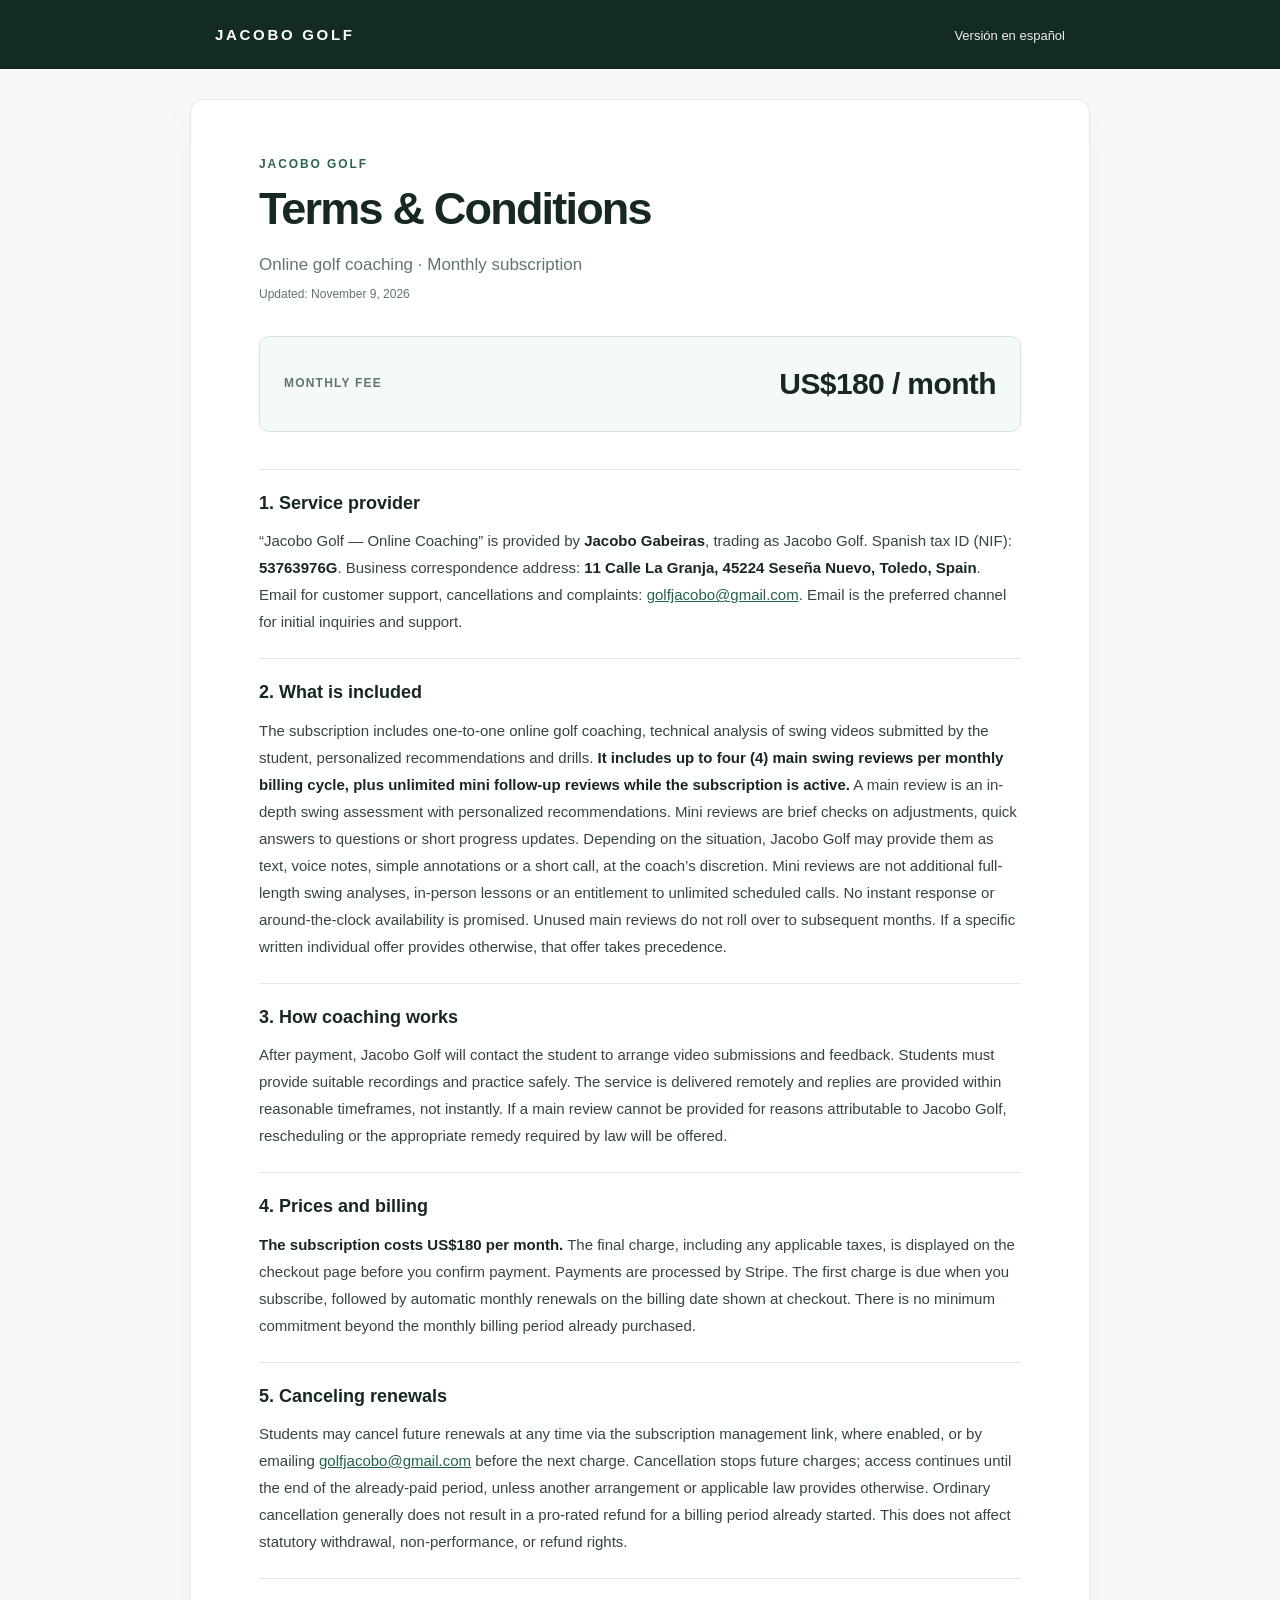
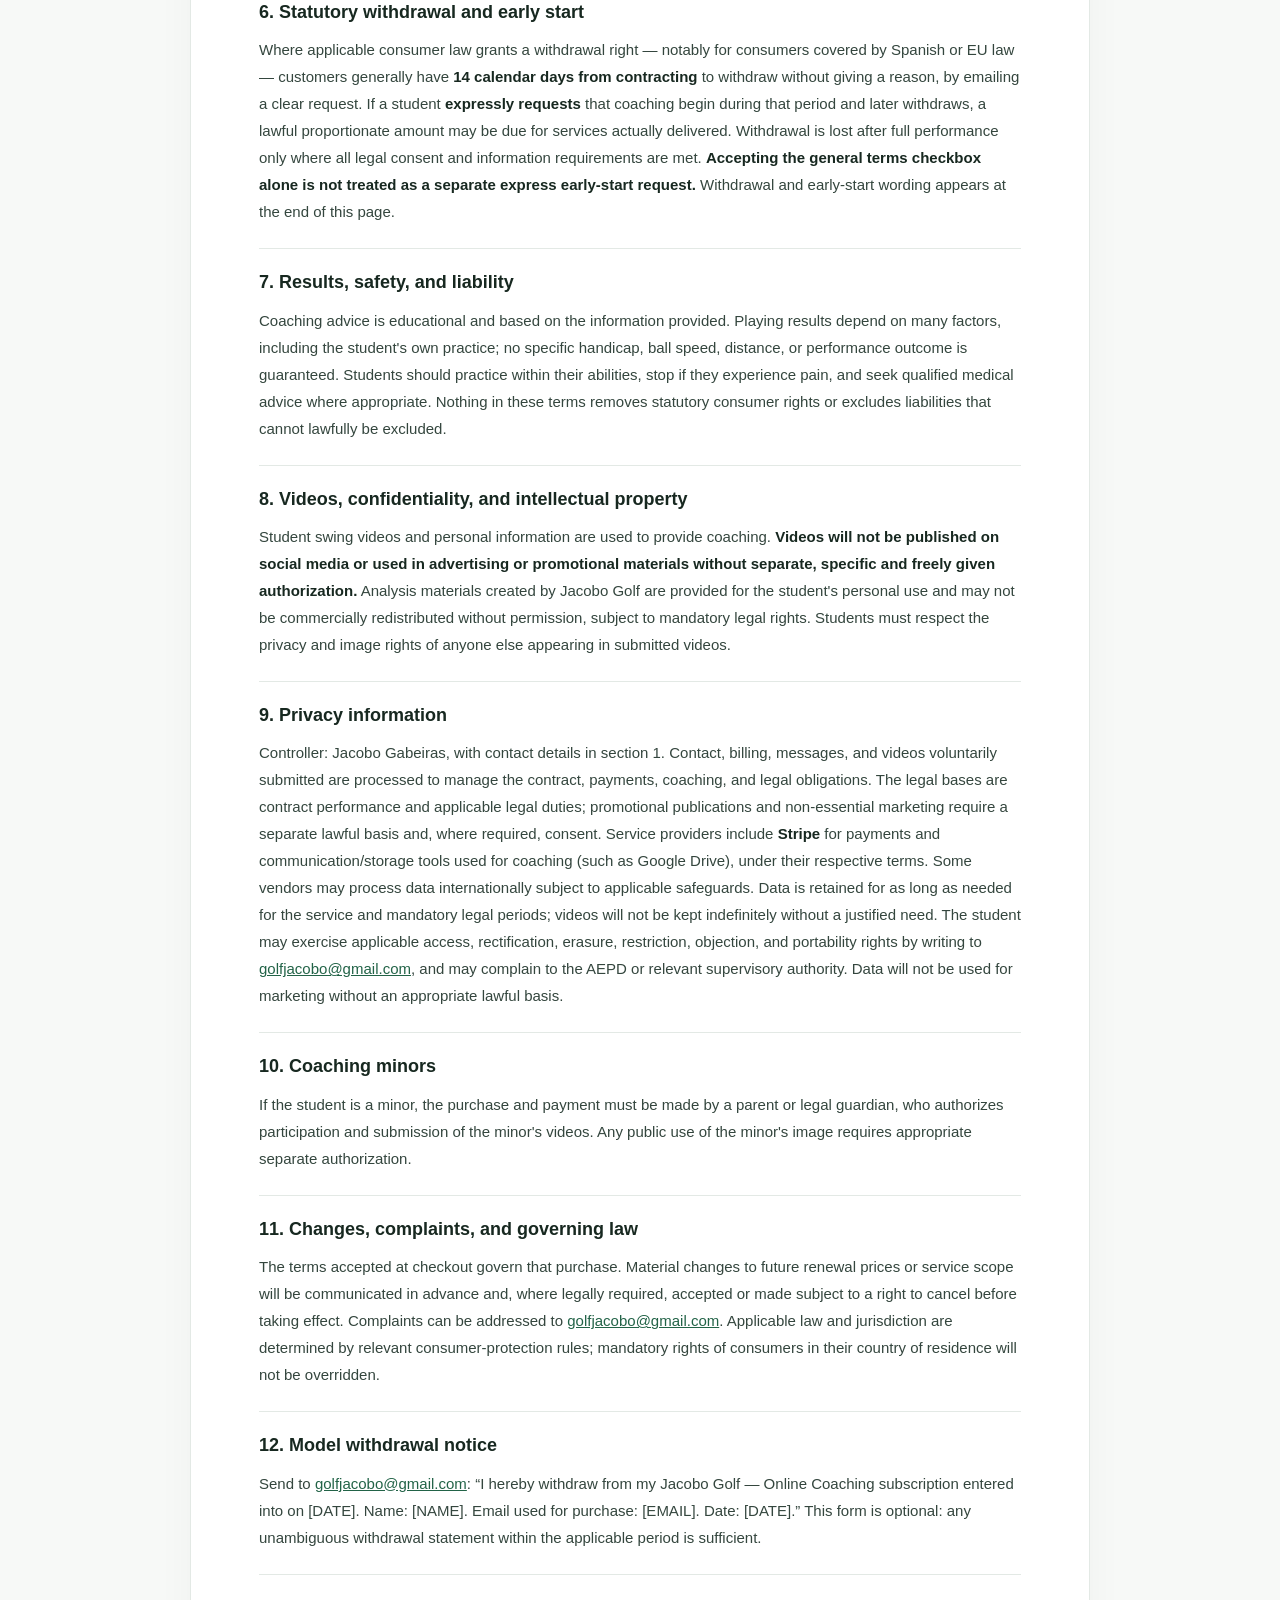
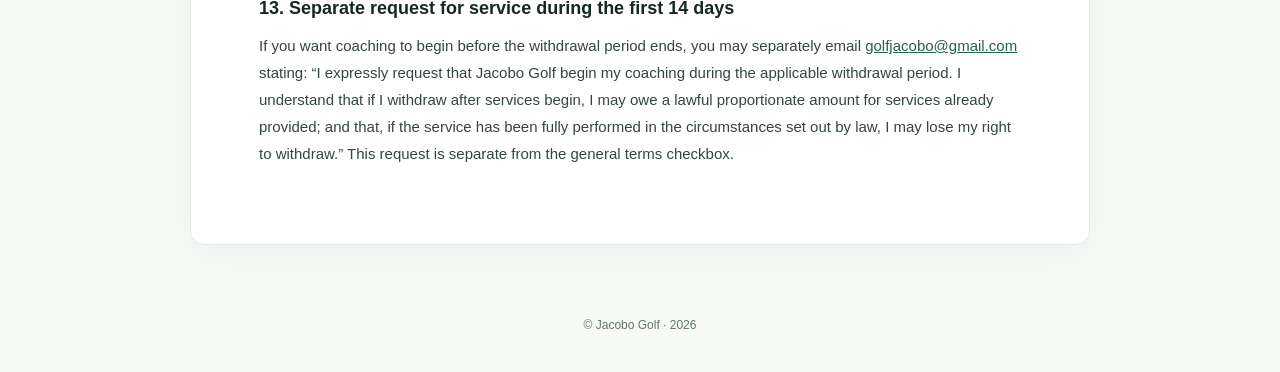
==== terms-en.html @ b1450593 "Add files via upload" ====
<!doctype html>
<html lang="en">
<head><meta charset="utf-8"/><meta content="width=device-width, initial-scale=1" name="viewport"/><meta content="Terms for the Jacobo Golf online coaching subscription at US$180 per month." name="description"/><title>Terms &amp; Conditions | Jacobo Golf</title><style>
:root{color-scheme:light;--ink:#172820;--text:#34463e;--muted:#60766c;--line:#e3e9e5;--pale:#f7f9f7;--accent:#2d6551}
*{box-sizing:border-box}body{margin:0;background:var(--pale);color:var(--text);font:15px/1.8 -apple-system,BlinkMacSystemFont,"Segoe UI",Arial,sans-serif}
header{background:#142b22;color:white}header>div{max-width:900px;margin:auto;display:flex;align-items:center;justify-content:space-between;padding:21px 25px}
.brand{font-size:15px;font-weight:800;letter-spacing:.18em}.nav a{color:white;text-decoration:none;font-size:13px;margin-left:22px;opacity:.92}
main{max-width:900px;margin:30px auto 70px;background:white;border:1px solid var(--line);border-radius:14px;padding:54px 68px;box-shadow:0 12px 40px #12281c09}
.eyebrow{text-transform:uppercase;letter-spacing:.16em;color:var(--accent);font-size:12px;font-weight:750;margin:0 0 7px}
h1{font-size:clamp(29px,5vw,45px);letter-spacing:-.04em;line-height:1.16;margin:0;color:var(--ink)}
.subtitle{color:var(--muted);font-size:17px;margin:15px 0 4px}.date{color:var(--muted);font-size:12px;margin:0 0 30px}
.price{border:1px solid #d6e4d9;border-radius:10px;padding:20px 24px;background:#f5faf6;display:flex;align-items:center;justify-content:space-between;gap:20px;margin:29px 0 37px}
.price span{font-size:12px;letter-spacing:.1em;text-transform:uppercase;color:var(--muted);font-weight:700}.price strong{font-size:30px;color:var(--ink);white-space:nowrap;letter-spacing:-.02em}
article{padding:22px 0 9px;border-top:1px solid var(--line)}h2{font-size:18px;line-height:1.3;color:var(--ink);margin:0 0 12px}
p{margin:0 0 14px}strong{color:var(--ink)}a{color:#226347}footer{text-align:center;font-size:12px;color:var(--muted);padding:0 16px 35px}
@media(max-width:720px){main{padding:32px 22px;margin:15px 12px 35px}.price{align-items:flex-start;flex-direction:column;gap:5px}.nav a{margin-left:10px}}
@media print{body{background:#fff}header{display:none}main{border:0;box-shadow:none;max-width:none;margin:0;padding:20px 32px}}
</style></head>
<body><header><div><div class="brand">JACOBO GOLF</div><div class="nav"><a href="terms-es.html">Versión en español</a></div></div></header><main><p class="eyebrow">JACOBO GOLF</p><h1>Terms &amp; Conditions</h1><p class="subtitle">Online golf coaching · Monthly subscription</p><p class="date">Updated: November 9, 2026</p><div class="price"><span>Monthly fee</span><strong>US$180 / month</strong></div><article id="section-1"><h2>1. Service provider</h2><p>“Jacobo Golf — Online Coaching” is provided by <strong>Jacobo Gabeiras</strong>, trading as Jacobo Golf. Spanish tax ID (NIF): <strong>53763976G</strong>. Business correspondence address: <strong>11 Calle La Granja, 45224 Seseña Nuevo, Toledo, Spain</strong>. Email for customer support, cancellations and complaints: <a href="mailto:golfjacobo@gmail.com">golfjacobo@gmail.com</a>. Email is the preferred channel for initial inquiries and support.</p></article>
<article id="section-2"><h2>2. What is included</h2><p>The subscription includes one-to-one online golf coaching, technical analysis of swing videos submitted by the student, personalized recommendations and drills. <strong>It includes up to four (4) main swing reviews per monthly billing cycle, plus unlimited mini follow-up reviews while the subscription is active.</strong> A main review is an in-depth swing assessment with personalized recommendations. Mini reviews are brief checks on adjustments, quick answers to questions or short progress updates. Depending on the situation, Jacobo Golf may provide them as text, voice notes, simple annotations or a short call, at the coach’s discretion. Mini reviews are not additional full-length swing analyses, in-person lessons or an entitlement to unlimited scheduled calls. No instant response or around-the-clock availability is promised. Unused main reviews do not roll over to subsequent months. If a specific written individual offer provides otherwise, that offer takes precedence.</p></article>
<article id="section-3"><h2>3. How coaching works</h2><p>After payment, Jacobo Golf will contact the student to arrange video submissions and feedback. Students must provide suitable recordings and practice safely. The service is delivered remotely and replies are provided within reasonable timeframes, not instantly. If a main review cannot be provided for reasons attributable to Jacobo Golf, rescheduling or the appropriate remedy required by law will be offered.</p></article>
<article id="section-4"><h2>4. Prices and billing</h2><p><strong>The subscription costs US$180 per month.</strong> The final charge, including any applicable taxes, is displayed on the checkout page before you confirm payment. Payments are processed by Stripe. The first charge is due when you subscribe, followed by automatic monthly renewals on the billing date shown at checkout. There is no minimum commitment beyond the monthly billing period already purchased.</p></article>
<article id="section-5"><h2>5. Canceling renewals</h2><p>Students may cancel future renewals at any time via the subscription management link, where enabled, or by emailing <a href="mailto:golfjacobo@gmail.com">golfjacobo@gmail.com</a> before the next charge. Cancellation stops future charges; access continues until the end of the already-paid period, unless another arrangement or applicable law provides otherwise. Ordinary cancellation generally does not result in a pro-rated refund for a billing period already started. This does not affect statutory withdrawal, non-performance, or refund rights.</p></article>
<article id="section-6"><h2>6. Statutory withdrawal and early start</h2><p>Where applicable consumer law grants a withdrawal right — notably for consumers covered by Spanish or EU law — customers generally have <strong>14 calendar days from contracting</strong> to withdraw without giving a reason, by emailing a clear request. If a student <strong>expressly requests</strong> that coaching begin during that period and later withdraws, a lawful proportionate amount may be due for services actually delivered. Withdrawal is lost after full performance only where all legal consent and information requirements are met. <strong>Accepting the general terms checkbox alone is not treated as a separate express early-start request.</strong> Withdrawal and early-start wording appears at the end of this page.</p></article>
<article id="section-7"><h2>7. Results, safety, and liability</h2><p>Coaching advice is educational and based on the information provided. Playing results depend on many factors, including the student's own practice; no specific handicap, ball speed, distance, or performance outcome is guaranteed. Students should practice within their abilities, stop if they experience pain, and seek qualified medical advice where appropriate. Nothing in these terms removes statutory consumer rights or excludes liabilities that cannot lawfully be excluded.</p></article>
<article id="section-8"><h2>8. Videos, confidentiality, and intellectual property</h2><p>Student swing videos and personal information are used to provide coaching. <strong>Videos will not be published on social media or used in advertising or promotional materials without separate, specific and freely given authorization.</strong> Analysis materials created by Jacobo Golf are provided for the student's personal use and may not be commercially redistributed without permission, subject to mandatory legal rights. Students must respect the privacy and image rights of anyone else appearing in submitted videos.</p></article>
<article id="section-9"><h2>9. Privacy information</h2><p>Controller: Jacobo Gabeiras, with contact details in section 1. Contact, billing, messages, and videos voluntarily submitted are processed to manage the contract, payments, coaching, and legal obligations. The legal bases are contract performance and applicable legal duties; promotional publications and non-essential marketing require a separate lawful basis and, where required, consent. Service providers include <strong>Stripe</strong> for payments and communication/storage tools used for coaching (such as Google Drive), under their respective terms. Some vendors may process data internationally subject to applicable safeguards. Data is retained for as long as needed for the service and mandatory legal periods; videos will not be kept indefinitely without a justified need. The student may exercise applicable access, rectification, erasure, restriction, objection, and portability rights by writing to <a href="mailto:golfjacobo@gmail.com">golfjacobo@gmail.com</a>, and may complain to the AEPD or relevant supervisory authority. Data will not be used for marketing without an appropriate lawful basis.</p></article>
<article id="section-10"><h2>10. Coaching minors</h2><p>If the student is a minor, the purchase and payment must be made by a parent or legal guardian, who authorizes participation and submission of the minor's videos. Any public use of the minor's image requires appropriate separate authorization.</p></article>
<article id="section-11"><h2>11. Changes, complaints, and governing law</h2><p>The terms accepted at checkout govern that purchase. Material changes to future renewal prices or service scope will be communicated in advance and, where legally required, accepted or made subject to a right to cancel before taking effect. Complaints can be addressed to <a href="mailto:golfjacobo@gmail.com">golfjacobo@gmail.com</a>. Applicable law and jurisdiction are determined by relevant consumer-protection rules; mandatory rights of consumers in their country of residence will not be overridden.</p></article>
<article id="section-12"><h2>12. Model withdrawal notice</h2><p>Send to <a href="mailto:golfjacobo@gmail.com">golfjacobo@gmail.com</a>: “I hereby withdraw from my Jacobo Golf — Online Coaching subscription entered into on [DATE]. Name: [NAME]. Email used for purchase: [EMAIL]. Date: [DATE].” This form is optional: any unambiguous withdrawal statement within the applicable period is sufficient.</p></article>
<article id="section-13"><h2>13. Separate request for service during the first 14 days</h2><p>If you want coaching to begin before the withdrawal period ends, you may separately email <a href="mailto:golfjacobo@gmail.com">golfjacobo@gmail.com</a> stating: “I expressly request that Jacobo Golf begin my coaching during the applicable withdrawal period. I understand that if I withdraw after services begin, I may owe a lawful proportionate amount for services already provided; and that, if the service has been fully performed in the circumstances set out by law, I may lose my right to withdraw.” This request is separate from the general terms checkbox.</p></article></main><footer>© Jacobo Golf · 2026</footer></body></html>
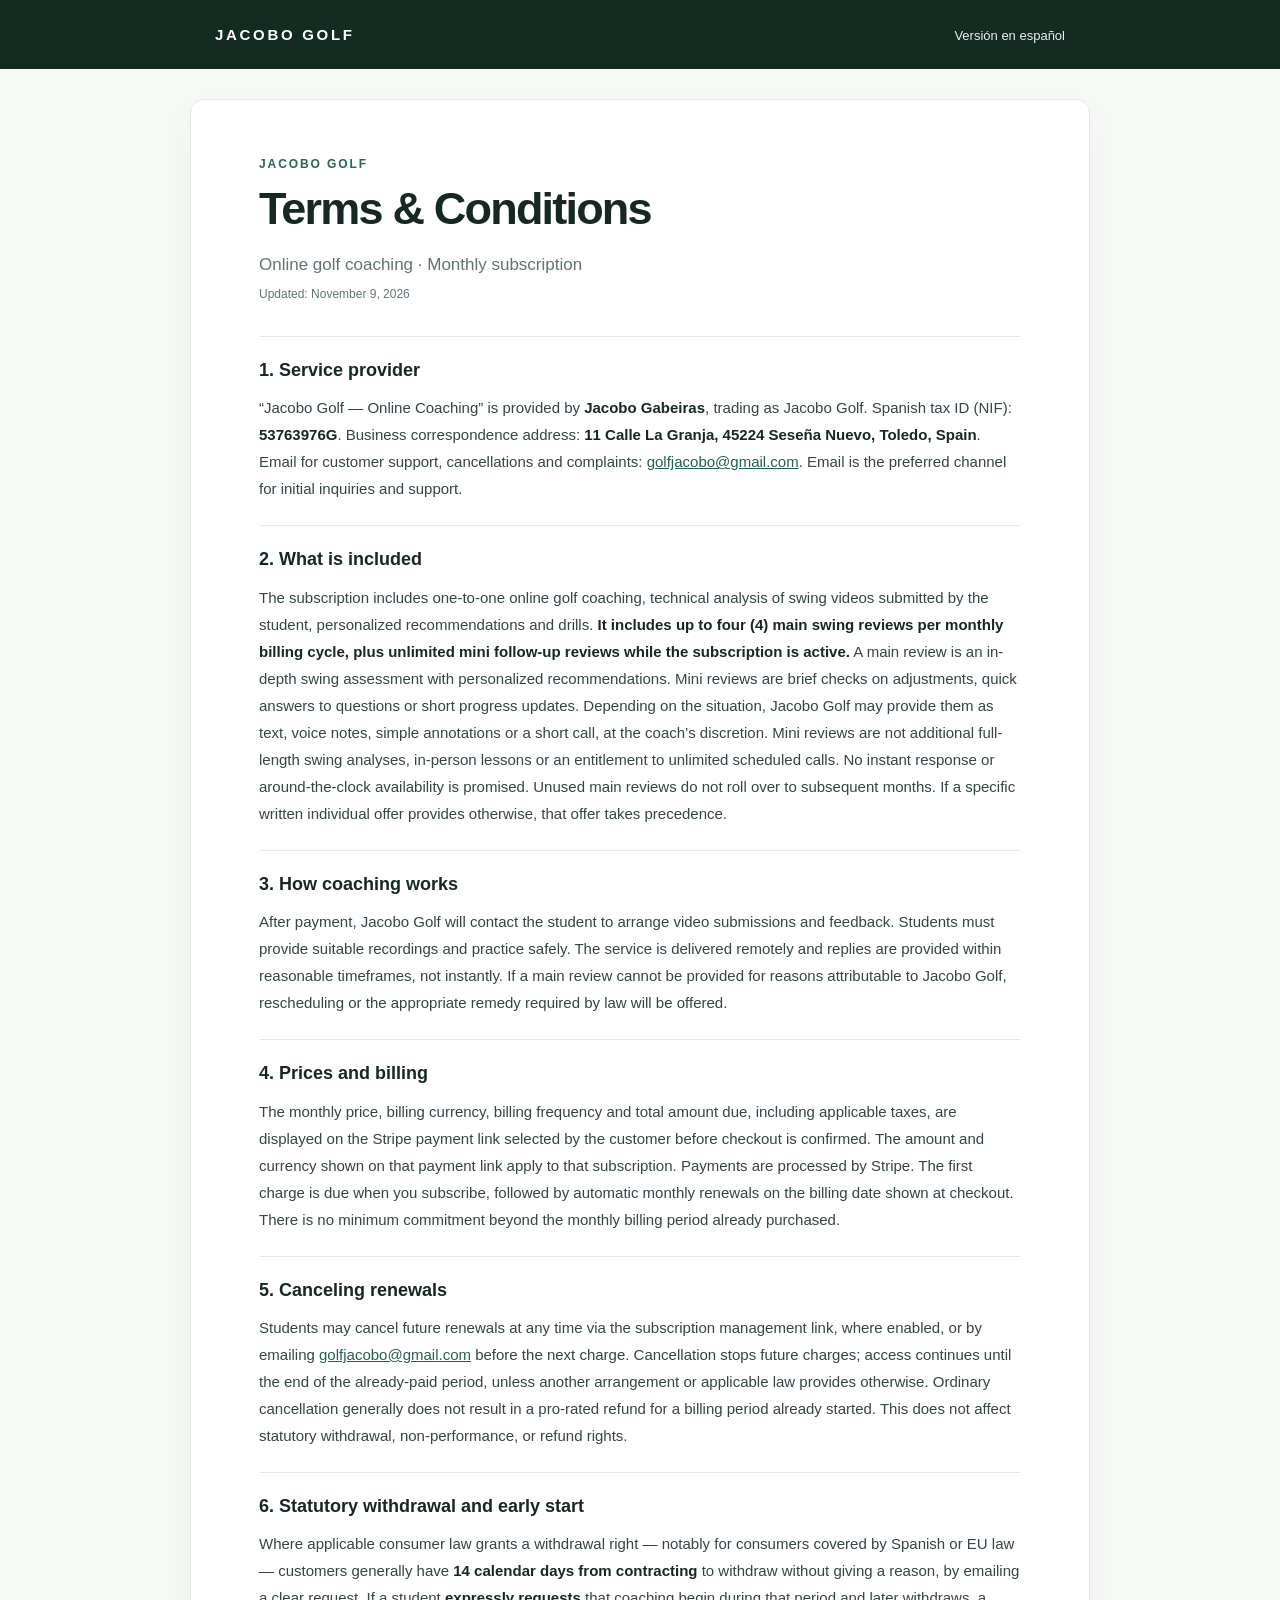
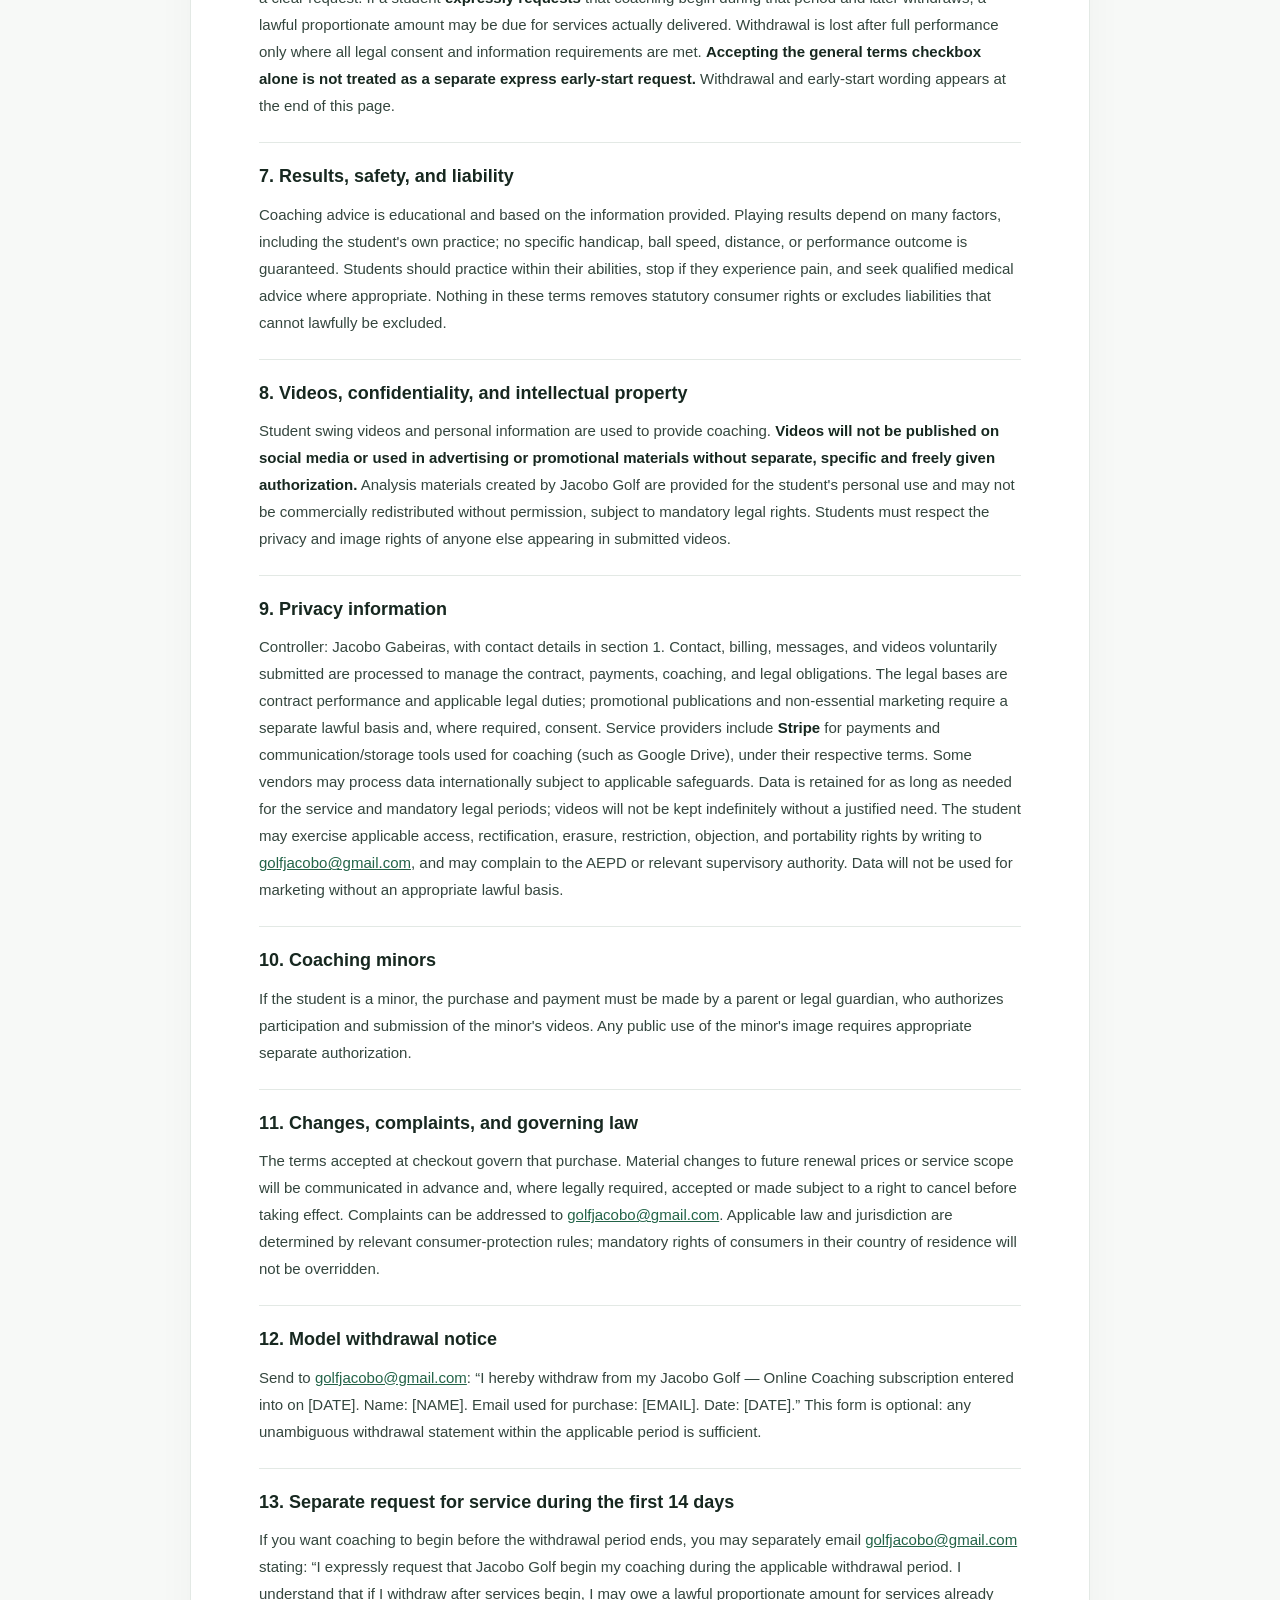
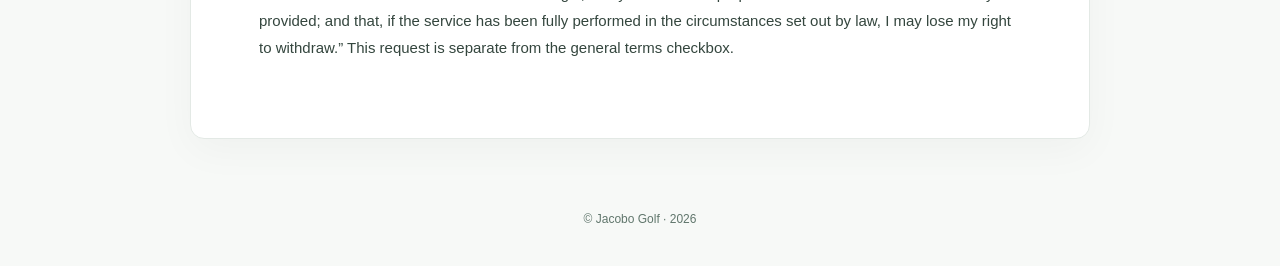
==== commit 97771ab9: "Add files via upload" ====
--- a/terms-en.html
+++ b/terms-en.html
@@ -1,6 +1,7 @@
-<!doctype html>
+<!DOCTYPE html>
+
 <html lang="en">
-<head><meta charset="utf-8"/><meta content="width=device-width, initial-scale=1" name="viewport"/><meta content="Terms for the Jacobo Golf online coaching subscription at US$180 per month." name="description"/><title>Terms &amp; Conditions | Jacobo Golf</title><style>
+<head><meta charset="utf-8"/><meta content="width=device-width, initial-scale=1" name="viewport"/><meta content="Online golf coaching terms and conditions for Jacobo Golf." name="description"/><title>Terms &amp; Conditions | Jacobo Golf</title><style>
 :root{color-scheme:light;--ink:#172820;--text:#34463e;--muted:#60766c;--line:#e3e9e5;--pale:#f7f9f7;--accent:#2d6551}
 *{box-sizing:border-box}body{margin:0;background:var(--pale);color:var(--text);font:15px/1.8 -apple-system,BlinkMacSystemFont,"Segoe UI",Arial,sans-serif}
 header{background:#142b22;color:white}header>div{max-width:900px;margin:auto;display:flex;align-items:center;justify-content:space-between;padding:21px 25px}
@@ -16,10 +17,10 @@
 @media(max-width:720px){main{padding:32px 22px;margin:15px 12px 35px}.price{align-items:flex-start;flex-direction:column;gap:5px}.nav a{margin-left:10px}}
 @media print{body{background:#fff}header{display:none}main{border:0;box-shadow:none;max-width:none;margin:0;padding:20px 32px}}
 </style></head>
-<body><header><div><div class="brand">JACOBO GOLF</div><div class="nav"><a href="terms-es.html">Versión en español</a></div></div></header><main><p class="eyebrow">JACOBO GOLF</p><h1>Terms &amp; Conditions</h1><p class="subtitle">Online golf coaching · Monthly subscription</p><p class="date">Updated: November 9, 2026</p><div class="price"><span>Monthly fee</span><strong>US$180 / month</strong></div><article id="section-1"><h2>1. Service provider</h2><p>“Jacobo Golf — Online Coaching” is provided by <strong>Jacobo Gabeiras</strong>, trading as Jacobo Golf. Spanish tax ID (NIF): <strong>53763976G</strong>. Business correspondence address: <strong>11 Calle La Granja, 45224 Seseña Nuevo, Toledo, Spain</strong>. Email for customer support, cancellations and complaints: <a href="mailto:golfjacobo@gmail.com">golfjacobo@gmail.com</a>. Email is the preferred channel for initial inquiries and support.</p></article>
+<body><header><div><div class="brand">JACOBO GOLF</div><div class="nav"><a href="terms-es.html">Versión en español</a></div></div></header><main><p class="eyebrow">JACOBO GOLF</p><h1>Terms &amp; Conditions</h1><p class="subtitle">Online golf coaching · Monthly subscription</p><p class="date">Updated: November 9, 2026</p><article id="section-1"><h2>1. Service provider</h2><p>“Jacobo Golf — Online Coaching” is provided by <strong>Jacobo Gabeiras</strong>, trading as Jacobo Golf. Spanish tax ID (NIF): <strong>53763976G</strong>. Business correspondence address: <strong>11 Calle La Granja, 45224 Seseña Nuevo, Toledo, Spain</strong>. Email for customer support, cancellations and complaints: <a href="mailto:golfjacobo@gmail.com">golfjacobo@gmail.com</a>. Email is the preferred channel for initial inquiries and support.</p></article>
 <article id="section-2"><h2>2. What is included</h2><p>The subscription includes one-to-one online golf coaching, technical analysis of swing videos submitted by the student, personalized recommendations and drills. <strong>It includes up to four (4) main swing reviews per monthly billing cycle, plus unlimited mini follow-up reviews while the subscription is active.</strong> A main review is an in-depth swing assessment with personalized recommendations. Mini reviews are brief checks on adjustments, quick answers to questions or short progress updates. Depending on the situation, Jacobo Golf may provide them as text, voice notes, simple annotations or a short call, at the coach’s discretion. Mini reviews are not additional full-length swing analyses, in-person lessons or an entitlement to unlimited scheduled calls. No instant response or around-the-clock availability is promised. Unused main reviews do not roll over to subsequent months. If a specific written individual offer provides otherwise, that offer takes precedence.</p></article>
 <article id="section-3"><h2>3. How coaching works</h2><p>After payment, Jacobo Golf will contact the student to arrange video submissions and feedback. Students must provide suitable recordings and practice safely. The service is delivered remotely and replies are provided within reasonable timeframes, not instantly. If a main review cannot be provided for reasons attributable to Jacobo Golf, rescheduling or the appropriate remedy required by law will be offered.</p></article>
-<article id="section-4"><h2>4. Prices and billing</h2><p><strong>The subscription costs US$180 per month.</strong> The final charge, including any applicable taxes, is displayed on the checkout page before you confirm payment. Payments are processed by Stripe. The first charge is due when you subscribe, followed by automatic monthly renewals on the billing date shown at checkout. There is no minimum commitment beyond the monthly billing period already purchased.</p></article>
+<article id="section-4"><h2>4. Prices and billing</h2><p>The monthly price, billing currency, billing frequency and total amount due, including applicable taxes, are displayed on the Stripe payment link selected by the customer before checkout is confirmed. The amount and currency shown on that payment link apply to that subscription. Payments are processed by Stripe. The first charge is due when you subscribe, followed by automatic monthly renewals on the billing date shown at checkout. There is no minimum commitment beyond the monthly billing period already purchased.</p></article>
 <article id="section-5"><h2>5. Canceling renewals</h2><p>Students may cancel future renewals at any time via the subscription management link, where enabled, or by emailing <a href="mailto:golfjacobo@gmail.com">golfjacobo@gmail.com</a> before the next charge. Cancellation stops future charges; access continues until the end of the already-paid period, unless another arrangement or applicable law provides otherwise. Ordinary cancellation generally does not result in a pro-rated refund for a billing period already started. This does not affect statutory withdrawal, non-performance, or refund rights.</p></article>
 <article id="section-6"><h2>6. Statutory withdrawal and early start</h2><p>Where applicable consumer law grants a withdrawal right — notably for consumers covered by Spanish or EU law — customers generally have <strong>14 calendar days from contracting</strong> to withdraw without giving a reason, by emailing a clear request. If a student <strong>expressly requests</strong> that coaching begin during that period and later withdraws, a lawful proportionate amount may be due for services actually delivered. Withdrawal is lost after full performance only where all legal consent and information requirements are met. <strong>Accepting the general terms checkbox alone is not treated as a separate express early-start request.</strong> Withdrawal and early-start wording appears at the end of this page.</p></article>
 <article id="section-7"><h2>7. Results, safety, and liability</h2><p>Coaching advice is educational and based on the information provided. Playing results depend on many factors, including the student's own practice; no specific handicap, ball speed, distance, or performance outcome is guaranteed. Students should practice within their abilities, stop if they experience pain, and seek qualified medical advice where appropriate. Nothing in these terms removes statutory consumer rights or excludes liabilities that cannot lawfully be excluded.</p></article>
